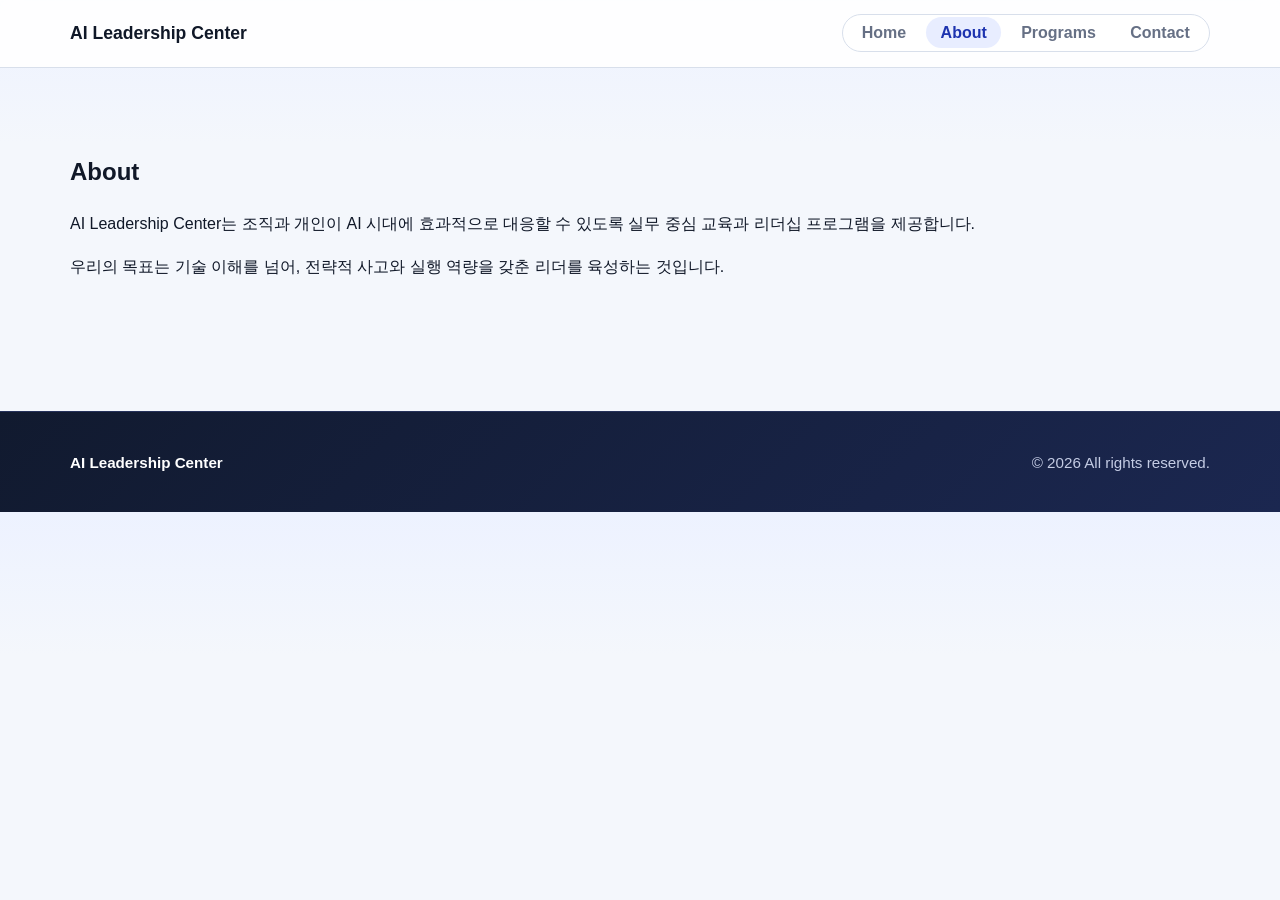
==== about.html @ 2c6bb5c0 "Fix cross-page navigation links and robust active menu detection" ====
<!DOCTYPE html>
<html lang="ko">
  <head>
    <meta charset="UTF-8" />
    <meta name="viewport" content="width=device-width, initial-scale=1.0" />
    <title>AI Leadership Center | About</title>
    <link rel="stylesheet" href="styles.css" />
  </head>
  <body data-page="about">
    <header class="site-header">
      <div class="container">
        <h1 class="logo">AI Leadership Center</h1>
        <nav aria-label="주요 메뉴">
          <ul class="nav-links">
            <li><a href="./index.html" data-nav="home">Home</a></li>
            <li><a href="./about.html" data-nav="about">About</a></li>
            <li><a href="./programs.html" data-nav="programs">Programs</a></li>
            <li><a href="./contact.html" data-nav="contact">Contact</a></li>
          </ul>
        </nav>
      </div>
    </header>

    <main class="container page-content">
      <h2>About</h2>
      <p>
        AI Leadership Center는 조직과 개인이 AI 시대에 효과적으로 대응할 수 있도록
        실무 중심 교육과 리더십 프로그램을 제공합니다.
      </p>
      <p>
        우리의 목표는 기술 이해를 넘어, 전략적 사고와 실행 역량을 갖춘 리더를
        육성하는 것입니다.
      </p>
    </main>

    <footer class="site-footer">
      <div class="container footer-content">
        <p class="footer-brand">AI Leadership Center</p>
        <p>© <span id="year"></span> All rights reserved.</p>
      </div>
    </footer>

    <script src="script.js"></script>
  </body>
</html>
---- styles.css ----
:root {
  --bg: #f4f7fc;
  --surface: #ffffff;
  --text: #101828;
  --primary: #2643e9;
  --primary-dark: #1d33af;
  --muted: #667085;
  --line: #d8dfeb;
}

* { box-sizing: border-box; }

body {
  margin: 0;
  font-family: "Pretendard", "Noto Sans KR", -apple-system, BlinkMacSystemFont, "Segoe UI", sans-serif;
  color: var(--text);
  background: linear-gradient(180deg, #edf2ff 0%, var(--bg) 28%);
  line-height: 1.65;
}

.container { width: min(1140px, 92%); margin: 0 auto; }

.site-header {
  position: sticky; top: 0; z-index: 10;
  background: rgba(255, 255, 255, 0.9);
  backdrop-filter: blur(10px);
  border-bottom: 1px solid var(--line);
}
.site-header .container {
  display: flex; align-items: center; justify-content: space-between;
  gap: 1rem; padding: 0.9rem 0;
}
.logo { margin: 0; font-size: 1.1rem; font-weight: 800; }

.nav-links {
  list-style: none; display: flex; gap: 0.35rem;
  padding: 0.3rem; margin: 0; border: 1px solid var(--line);
  border-radius: 999px; background: var(--surface);
}
.nav-links a {
  text-decoration: none; color: var(--muted); font-weight: 600;
  padding: 0.45rem 0.9rem; border-radius: 999px;
}
.nav-links a.active, .nav-links a:hover { background: #e8edff; color: var(--primary-dark); }

.hero { padding: 6.5rem 0 4rem; }
.hero-layout {
  display: grid; grid-template-columns: 1.1fr 0.9fr; gap: 1.2rem;
  align-items: center;
}
.eyebrow { color: var(--primary); font-weight: 700; margin-bottom: 0.5rem; }
.hero-content h2 {
  margin: 0; font-size: clamp(2.1rem, 4.6vw, 3.5rem);
  line-height: 1.15; letter-spacing: -0.01em;
}
.hero-content p { margin-top: 1rem; color: #344054; font-size: 1.05rem; }
.hero-actions { display: flex; gap: 0.75rem; flex-wrap: wrap; margin-top: 1.4rem; }
.hero-image {
  min-height: 360px; border-radius: 1.1rem;
  background:
    linear-gradient(140deg, rgba(22, 38, 120, 0.45), rgba(39, 66, 216, 0.35)),
    url('https://images.unsplash.com/photo-1516321318423-f06f85e504b3?auto=format&fit=crop&w=1200&q=80') center/cover no-repeat;
  box-shadow: 0 18px 36px rgba(16, 24, 40, 0.2);
}

.button {
  display: inline-block; background: var(--primary); color: #fff;
  text-decoration: none; padding: 0.78rem 1.18rem; border-radius: 0.68rem;
  font-weight: 600; border: 0; cursor: pointer;
  box-shadow: 0 10px 24px rgba(38, 67, 233, 0.26);
}
.button:hover { background: var(--primary-dark); }
.button.secondary {
  background: #fff; color: var(--primary-dark);
  border: 1px solid #cad4ff; box-shadow: none;
}

.section { padding: 2.3rem 0; }
.section-alt {
  background: #eef2fb; border-top: 1px solid #dde4f3; border-bottom: 1px solid #dde4f3;
}
.section-heading h3 { margin: 0; font-size: clamp(1.4rem, 2.8vw, 2rem); }
.page-content { padding: 4rem 0 5rem; }

.program-grid, .faculty-grid {
  display: grid; grid-template-columns: repeat(auto-fit, minmax(230px, 1fr));
  gap: 1rem; margin-top: 1.2rem;
}
.program-card, .faculty-card {
  background: var(--surface); border: 1px solid var(--line); padding: 1.2rem;
  border-radius: 1rem; box-shadow: 0 8px 26px rgba(16, 24, 40, 0.06);
}
.program-card h4, .faculty-card h4 { margin: 0.2rem 0 0; }
.program-card p, .faculty-card p { margin: 0.55rem 0 0; color: #475467; }
.tag {
  display: inline-block; font-size: 0.78rem; font-weight: 700;
  color: #2742d8; background: #e8edff; padding: 0.25rem 0.5rem; border-radius: 999px;
}
.avatar {
  width: 42px; height: 42px; border-radius: 50%; display: grid; place-items: center;
  background: linear-gradient(135deg, #2d4dea, #5870f6); color: #fff; font-weight: 700;
}
.meta { font-size: 0.92rem; color: #2c4de0; font-weight: 600; }

.audience-grid {
  margin-top: 1.2rem;
  display: grid; grid-template-columns: repeat(auto-fit, minmax(210px, 1fr)); gap: 0.8rem;
}
.audience-item {
  background: #fff; border: 1px solid var(--line); border-radius: 0.8rem;
  padding: 0.95rem 1rem; font-weight: 600;
}

.inquiry-form {
  margin-top: 1.2rem;
  background: #fff; border: 1px solid var(--line); border-radius: 1rem;
  padding: 1.2rem; display: grid; gap: 0.85rem;
  grid-template-columns: repeat(2, minmax(0, 1fr));
}
.inquiry-form label {
  display: grid; gap: 0.4rem; font-weight: 600; color: #344054;
}
.inquiry-form input, .inquiry-form select, .inquiry-form textarea {
  width: 100%; border: 1px solid #cfd8ea; border-radius: 0.6rem;
  padding: 0.68rem 0.75rem; font: inherit;
}
.inquiry-form .full { grid-column: 1 / -1; }
.inquiry-form button { width: fit-content; }

.contact-list { padding-left: 1.2rem; }
.site-footer {
  margin-top: 2.2rem; background: linear-gradient(135deg, #111a2f, #1b2750);
  color: #c4cce4; border-top: 1px solid #25315a;
}
.footer-content {
  display: flex; justify-content: space-between; gap: 1rem; align-items: center;
  padding: 1.4rem 0; font-size: 0.95rem;
}
.footer-brand { margin: 0; font-weight: 700; color: #fff; }

@media (max-width: 960px) {
  .hero-layout { grid-template-columns: 1fr; }
  .hero-image { min-height: 280px; }
}

@media (max-width: 760px) {
  .site-header .container, .footer-content { flex-direction: column; align-items: flex-start; }
  .inquiry-form { grid-template-columns: 1fr; }
}
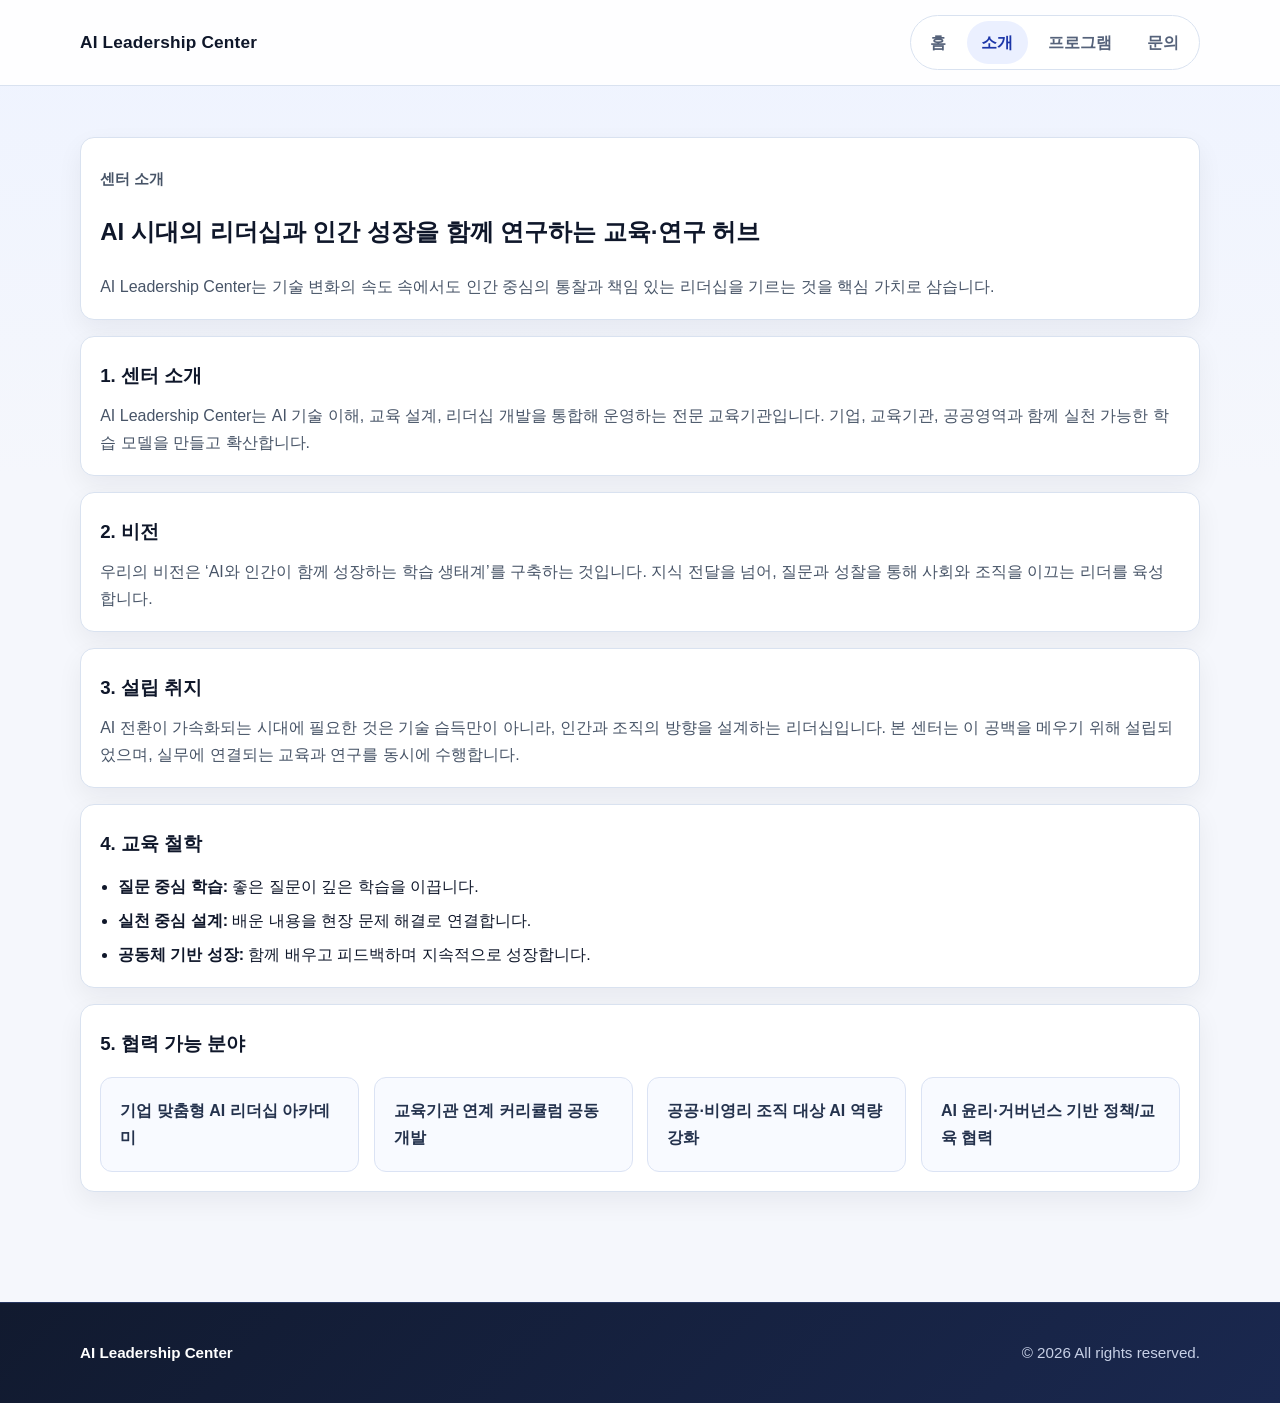
==== commit 5ab5b5b1: "Fix static navigation href format across all pages" ====
--- a/about.html
+++ b/about.html
@@ -12,25 +12,69 @@
         <h1 class="logo">AI Leadership Center</h1>
         <nav aria-label="주요 메뉴">
           <ul class="nav-links">
-            <li><a href="./index.html" data-nav="home">Home</a></li>
-            <li><a href="./about.html" data-nav="about">About</a></li>
-            <li><a href="./programs.html" data-nav="programs">Programs</a></li>
-            <li><a href="./contact.html" data-nav="contact">Contact</a></li>
+            <li><a href="index.html" data-nav="home">홈</a></li>
+            <li><a href="about.html" data-nav="about">소개</a></li>
+            <li><a href="programs.html" data-nav="programs">프로그램</a></li>
+            <li><a href="contact.html" data-nav="contact">문의</a></li>
           </ul>
         </nav>
       </div>
     </header>
 
-    <main class="container page-content">
-      <h2>About</h2>
-      <p>
-        AI Leadership Center는 조직과 개인이 AI 시대에 효과적으로 대응할 수 있도록
-        실무 중심 교육과 리더십 프로그램을 제공합니다.
-      </p>
-      <p>
-        우리의 목표는 기술 이해를 넘어, 전략적 사고와 실행 역량을 갖춘 리더를
-        육성하는 것입니다.
-      </p>
+    <main class="container page-content about-page">
+      <section class="about-hero">
+        <p class="eyebrow">센터 소개</p>
+        <h2>AI 시대의 리더십과 인간 성장을 함께 연구하는 교육·연구 허브</h2>
+        <p>
+          AI Leadership Center는 기술 변화의 속도 속에서도 인간 중심의 통찰과 책임 있는
+          리더십을 기르는 것을 핵심 가치로 삼습니다.
+        </p>
+      </section>
+
+      <section class="about-block">
+        <h3>1. 센터 소개</h3>
+        <p>
+          AI Leadership Center는 AI 기술 이해, 교육 설계, 리더십 개발을 통합해 운영하는
+          전문 교육기관입니다. 기업, 교육기관, 공공영역과 함께 실천 가능한 학습 모델을
+          만들고 확산합니다.
+        </p>
+      </section>
+
+      <section class="about-block">
+        <h3>2. 비전</h3>
+        <p>
+          우리의 비전은 ‘AI와 인간이 함께 성장하는 학습 생태계’를 구축하는 것입니다.
+          지식 전달을 넘어, 질문과 성찰을 통해 사회와 조직을 이끄는 리더를 육성합니다.
+        </p>
+      </section>
+
+      <section class="about-block">
+        <h3>3. 설립 취지</h3>
+        <p>
+          AI 전환이 가속화되는 시대에 필요한 것은 기술 습득만이 아니라, 인간과 조직의
+          방향을 설계하는 리더십입니다. 본 센터는 이 공백을 메우기 위해 설립되었으며,
+          실무에 연결되는 교육과 연구를 동시에 수행합니다.
+        </p>
+      </section>
+
+      <section class="about-block">
+        <h3>4. 교육 철학</h3>
+        <ul class="about-list">
+          <li><strong>질문 중심 학습:</strong> 좋은 질문이 깊은 학습을 이끕니다.</li>
+          <li><strong>실천 중심 설계:</strong> 배운 내용을 현장 문제 해결로 연결합니다.</li>
+          <li><strong>공동체 기반 성장:</strong> 함께 배우고 피드백하며 지속적으로 성장합니다.</li>
+        </ul>
+      </section>
+
+      <section class="about-block">
+        <h3>5. 협력 가능 분야</h3>
+        <div class="about-grid">
+          <article class="about-card">기업 맞춤형 AI 리더십 아카데미</article>
+          <article class="about-card">교육기관 연계 커리큘럼 공동 개발</article>
+          <article class="about-card">공공·비영리 조직 대상 AI 역량 강화</article>
+          <article class="about-card">AI 윤리·거버넌스 기반 정책/교육 협력</article>
+        </div>
+      </section>
     </main>
 
     <footer class="site-footer">
--- a/styles.css
+++ b/styles.css
@@ -1,149 +1,547 @@
 :root {
-  --bg: #f4f7fc;
+  --bg: #f5f7fc;
   --surface: #ffffff;
-  --text: #101828;
-  --primary: #2643e9;
-  --primary-dark: #1d33af;
-  --muted: #667085;
-  --line: #d8dfeb;
-}
-
-* { box-sizing: border-box; }
-
+  --surface-soft: #f8faff;
+  --text: #0f172a;
+  --muted: #55627a;
+  --primary: #2346d8;
+  --primary-dark: #1b35a8;
+  --line: #d9e2f0;
+  --radius: 14px;
+  --shadow: 0 10px 26px rgba(15, 23, 42, 0.06);
+}
+
+* {
+  box-sizing: border-box;
+}
+
+html,
 body {
-  margin: 0;
-  font-family: "Pretendard", "Noto Sans KR", -apple-system, BlinkMacSystemFont, "Segoe UI", sans-serif;
+  overflow-x: hidden;
+}
+
+body {
+  margin: 0;
+  font-family: "Pretendard", "Noto Sans KR", -apple-system, BlinkMacSystemFont,
+    "Segoe UI", sans-serif;
   color: var(--text);
-  background: linear-gradient(180deg, #edf2ff 0%, var(--bg) 28%);
-  line-height: 1.65;
-}
-
-.container { width: min(1140px, 92%); margin: 0 auto; }
+  background: linear-gradient(180deg, #eef3ff 0%, var(--bg) 34%);
+  line-height: 1.7;
+}
+
+img,
+video,
+iframe {
+  max-width: 100%;
+}
+
+.container {
+  width: min(1120px, 92%);
+  margin: 0 auto;
+}
 
 .site-header {
-  position: sticky; top: 0; z-index: 10;
+  position: sticky;
+  top: 0;
+  z-index: 20;
   background: rgba(255, 255, 255, 0.9);
   backdrop-filter: blur(10px);
   border-bottom: 1px solid var(--line);
 }
+
 .site-header .container {
-  display: flex; align-items: center; justify-content: space-between;
-  gap: 1rem; padding: 0.9rem 0;
-}
-.logo { margin: 0; font-size: 1.1rem; font-weight: 800; }
+  display: flex;
+  align-items: center;
+  justify-content: space-between;
+  gap: 1rem;
+  padding: 0.95rem 0;
+}
+
+.logo {
+  margin: 0;
+  font-size: 1.08rem;
+  font-weight: 800;
+  letter-spacing: 0.01em;
+}
 
 .nav-links {
-  list-style: none; display: flex; gap: 0.35rem;
-  padding: 0.3rem; margin: 0; border: 1px solid var(--line);
-  border-radius: 999px; background: var(--surface);
-}
+  list-style: none;
+  display: flex;
+  flex-wrap: wrap;
+  gap: 0.35rem;
+  margin: 0;
+  padding: 0.3rem;
+  border: 1px solid var(--line);
+  border-radius: 999px;
+  background: var(--surface);
+}
+
 .nav-links a {
-  text-decoration: none; color: var(--muted); font-weight: 600;
-  padding: 0.45rem 0.9rem; border-radius: 999px;
-}
-.nav-links a.active, .nav-links a:hover { background: #e8edff; color: var(--primary-dark); }
-
-.hero { padding: 6.5rem 0 4rem; }
+  display: inline-block;
+  text-decoration: none;
+  color: var(--muted);
+  font-weight: 600;
+  border-radius: 999px;
+  padding: 0.5rem 0.92rem;
+}
+
+.nav-links a.active,
+.nav-links a:hover {
+  background: #ebf0ff;
+  color: var(--primary-dark);
+}
+
+.hero {
+  padding: 5.4rem 0 3.6rem;
+}
+
 .hero-layout {
-  display: grid; grid-template-columns: 1.1fr 0.9fr; gap: 1.2rem;
+  display: grid;
+  grid-template-columns: 1.1fr 0.9fr;
+  gap: 1.2rem;
   align-items: center;
 }
-.eyebrow { color: var(--primary); font-weight: 700; margin-bottom: 0.5rem; }
+
+.eyebrow {
+  margin: 0 0 0.45rem;
+  color: var(--primary);
+  font-weight: 700;
+  font-size: 0.92rem;
+}
+
 .hero-content h2 {
-  margin: 0; font-size: clamp(2.1rem, 4.6vw, 3.5rem);
-  line-height: 1.15; letter-spacing: -0.01em;
-}
-.hero-content p { margin-top: 1rem; color: #344054; font-size: 1.05rem; }
-.hero-actions { display: flex; gap: 0.75rem; flex-wrap: wrap; margin-top: 1.4rem; }
+  margin: 0;
+  font-size: clamp(2rem, 4.8vw, 3.3rem);
+  line-height: 1.17;
+  letter-spacing: -0.01em;
+}
+
+.hero-content p {
+  margin-top: 0.95rem;
+  color: #334155;
+  font-size: 1.05rem;
+}
+
 .hero-image {
-  min-height: 360px; border-radius: 1.1rem;
+  min-height: 340px;
+  border-radius: var(--radius);
   background:
-    linear-gradient(140deg, rgba(22, 38, 120, 0.45), rgba(39, 66, 216, 0.35)),
-    url('https://images.unsplash.com/photo-1516321318423-f06f85e504b3?auto=format&fit=crop&w=1200&q=80') center/cover no-repeat;
-  box-shadow: 0 18px 36px rgba(16, 24, 40, 0.2);
+    linear-gradient(140deg, rgba(18, 35, 117, 0.45), rgba(35, 70, 216, 0.35)),
+    url("https://images.unsplash.com/photo-1516321318423-f06f85e504b3?auto=format&fit=crop&w=1200&q=80")
+      center / cover no-repeat;
+  box-shadow: var(--shadow);
+}
+
+.hero-actions,
+.cta-actions {
+  display: flex;
+  flex-wrap: wrap;
+  gap: 0.7rem;
+  margin-top: 1.35rem;
 }
 
 .button {
-  display: inline-block; background: var(--primary); color: #fff;
-  text-decoration: none; padding: 0.78rem 1.18rem; border-radius: 0.68rem;
-  font-weight: 600; border: 0; cursor: pointer;
-  box-shadow: 0 10px 24px rgba(38, 67, 233, 0.26);
-}
-.button:hover { background: var(--primary-dark); }
+  display: inline-flex;
+  align-items: center;
+  justify-content: center;
+  min-height: 44px;
+  text-decoration: none;
+  border: 0;
+  cursor: pointer;
+  background: var(--primary);
+  color: #fff;
+  font-weight: 700;
+  font-size: 0.95rem;
+  border-radius: 10px;
+  padding: 0.75rem 1.08rem;
+}
+
+.button:hover {
+  background: var(--primary-dark);
+}
+
 .button.secondary {
-  background: #fff; color: var(--primary-dark);
-  border: 1px solid #cad4ff; box-shadow: none;
-}
-
-.section { padding: 2.3rem 0; }
-.section-alt {
-  background: #eef2fb; border-top: 1px solid #dde4f3; border-bottom: 1px solid #dde4f3;
-}
-.section-heading h3 { margin: 0; font-size: clamp(1.4rem, 2.8vw, 2rem); }
-.page-content { padding: 4rem 0 5rem; }
-
-.program-grid, .faculty-grid {
-  display: grid; grid-template-columns: repeat(auto-fit, minmax(230px, 1fr));
-  gap: 1rem; margin-top: 1.2rem;
-}
-.program-card, .faculty-card {
-  background: var(--surface); border: 1px solid var(--line); padding: 1.2rem;
-  border-radius: 1rem; box-shadow: 0 8px 26px rgba(16, 24, 40, 0.06);
-}
-.program-card h4, .faculty-card h4 { margin: 0.2rem 0 0; }
-.program-card p, .faculty-card p { margin: 0.55rem 0 0; color: #475467; }
+  background: #fff;
+  color: var(--primary-dark);
+  border: 1px solid #cad6ff;
+}
+
+.section {
+  padding: 2.5rem 0;
+}
+
+.section-alt,
+.vision-reflection {
+  background: linear-gradient(180deg, #eef2fb, #e9eef9);
+  border-top: 1px solid var(--line);
+  border-bottom: 1px solid var(--line);
+}
+
+.section-heading h3 {
+  margin: 0;
+  font-size: clamp(1.45rem, 2.6vw, 1.95rem);
+}
+
+.page-content {
+  padding: 3.2rem 0 4.8rem;
+}
+
+.card,
+.program-card,
+.faculty-card,
+.flow-card,
+.about-hero,
+.about-block,
+.programs-hero,
+.program-detail-card,
+.contact-hero,
+.contact-info-panel,
+.contact-card,
+.vision-panel {
+  background: var(--surface);
+  border: 1px solid var(--line);
+  border-radius: var(--radius);
+  box-shadow: var(--shadow);
+}
+
+.program-grid,
+.faculty-grid,
+.mission-grid,
+.about-grid,
+.contact-grid {
+  margin-top: 1.1rem;
+  display: grid;
+  grid-template-columns: repeat(auto-fit, minmax(220px, 1fr));
+  gap: 0.9rem;
+}
+
+.program-card,
+.faculty-card,
+.about-card,
+.audience-item,
+.flow-card,
+.about-hero,
+.about-block,
+.programs-hero,
+.program-detail-card,
+.contact-hero,
+.contact-info-panel,
+.contact-card,
+.vision-panel {
+  padding: 1.2rem;
+}
+
+.program-card,
+.faculty-card {
+  display: flex;
+  flex-direction: column;
+}
+
+.program-card h4,
+.faculty-card h4,
+.flow-card h4,
+.about-block h3,
+.program-detail-card h3,
+.contact-card h3 {
+  margin: 0.22rem 0 0;
+}
+
+.program-card p,
+.faculty-card p,
+.flow-card p,
+.about-hero p,
+.about-block p,
+.programs-hero p,
+.contact-hero p,
+.contact-card p,
+.contact-note,
+.program-detail-grid dd,
+.vision-panel p {
+  margin: 0.62rem 0 0;
+  color: #475467;
+}
+
 .tag {
-  display: inline-block; font-size: 0.78rem; font-weight: 700;
-  color: #2742d8; background: #e8edff; padding: 0.25rem 0.5rem; border-radius: 999px;
-}
+  display: inline-block;
+  width: fit-content;
+  font-size: 0.76rem;
+  font-weight: 700;
+  color: var(--primary-dark);
+  background: #e9efff;
+  padding: 0.24rem 0.54rem;
+  border-radius: 999px;
+}
+
 .avatar {
-  width: 42px; height: 42px; border-radius: 50%; display: grid; place-items: center;
-  background: linear-gradient(135deg, #2d4dea, #5870f6); color: #fff; font-weight: 700;
-}
-.meta { font-size: 0.92rem; color: #2c4de0; font-weight: 600; }
-
-.audience-grid {
-  margin-top: 1.2rem;
-  display: grid; grid-template-columns: repeat(auto-fit, minmax(210px, 1fr)); gap: 0.8rem;
-}
-.audience-item {
-  background: #fff; border: 1px solid var(--line); border-radius: 0.8rem;
-  padding: 0.95rem 1rem; font-weight: 600;
-}
-
-.inquiry-form {
-  margin-top: 1.2rem;
-  background: #fff; border: 1px solid var(--line); border-radius: 1rem;
-  padding: 1.2rem; display: grid; gap: 0.85rem;
-  grid-template-columns: repeat(2, minmax(0, 1fr));
-}
-.inquiry-form label {
-  display: grid; gap: 0.4rem; font-weight: 600; color: #344054;
-}
-.inquiry-form input, .inquiry-form select, .inquiry-form textarea {
-  width: 100%; border: 1px solid #cfd8ea; border-radius: 0.6rem;
-  padding: 0.68rem 0.75rem; font: inherit;
-}
-.inquiry-form .full { grid-column: 1 / -1; }
-.inquiry-form button { width: fit-content; }
-
-.contact-list { padding-left: 1.2rem; }
+  width: 42px;
+  height: 42px;
+  border-radius: 50%;
+  display: grid;
+  place-items: center;
+  color: #fff;
+  font-weight: 700;
+  background: linear-gradient(135deg, #2d4dea, #6078f8);
+}
+
+.meta {
+  font-size: 0.92rem;
+  color: var(--primary-dark);
+  font-weight: 600;
+}
+
+.card-link {
+  margin-top: 0.9rem;
+  width: fit-content;
+  text-decoration: none;
+  font-weight: 700;
+  color: var(--primary-dark);
+  border: 1px solid #cad6ff;
+  background: #edf2ff;
+  border-radius: 9px;
+  padding: 0.5rem 0.8rem;
+}
+
+.card-link:hover {
+  background: #e2eaff;
+}
+
+.audience-grid,
+.method-grid {
+  margin-top: 1.1rem;
+  display: grid;
+  grid-template-columns: repeat(auto-fit, minmax(210px, 1fr));
+  gap: 0.8rem;
+}
+
+.audience-item,
+.about-card {
+  background: var(--surface-soft);
+  border: 1px solid #dbe3f4;
+  border-radius: 12px;
+  font-weight: 600;
+  color: #24324d;
+}
+
+.study-flow {
+  margin-top: 1.1rem;
+  display: grid;
+  grid-template-columns: repeat(4, minmax(0, 1fr));
+  gap: 0.85rem;
+}
+
+.flow-card {
+  position: relative;
+}
+
+.flow-card:not(:last-child)::after {
+  content: "→";
+  position: absolute;
+  right: -0.6rem;
+  top: 50%;
+  transform: translateY(-50%);
+  color: #9aa7c2;
+  font-weight: 700;
+}
+
+.flow-step {
+  margin: 0;
+  font-size: 0.76rem;
+  font-weight: 700;
+  color: var(--primary-dark);
+}
+
+.quiet-panel {
+  max-width: 760px;
+  background: linear-gradient(180deg, #fff, #f8faff);
+}
+
+.quiet-panel p {
+  margin: 0;
+  font-size: 1.02rem;
+  line-height: 1.84;
+  color: #334155;
+}
+
+.quiet-panel .divider-space {
+  margin-top: 0.85rem;
+}
+
+.cta-strip {
+  background: linear-gradient(135deg, #1c2f7f, #2742d8);
+  color: #fff;
+  border-radius: var(--radius);
+  padding: 1.35rem;
+  display: flex;
+  justify-content: space-between;
+  align-items: center;
+  gap: 1rem;
+}
+
+.cta-strip .eyebrow {
+  color: #c8d4ff;
+}
+
+.cta-strip h3 {
+  margin: 0;
+  font-size: clamp(1.25rem, 2.2vw, 1.6rem);
+}
+
+.cta-strip .button {
+  background: #fff;
+  color: var(--primary-dark);
+  box-shadow: none;
+}
+
+.cta-strip .button.secondary {
+  color: #fff;
+  background: transparent;
+  border: 1px solid rgba(255, 255, 255, 0.58);
+}
+
+.cta-strip .button.secondary:hover {
+  background: rgba(255, 255, 255, 0.12);
+}
+
+.about-page,
+.programs-page,
+.contact-page {
+  display: grid;
+  gap: 1rem;
+}
+
+.about-list,
+.contact-list {
+  margin: 0.8rem 0 0;
+  padding-left: 1.1rem;
+}
+
+.about-list li + li,
+.contact-list li + li {
+  margin-top: 0.42rem;
+}
+
+.program-detail-grid {
+  margin: 0.9rem 0 1.05rem;
+  display: grid;
+  grid-template-columns: 140px 1fr;
+  gap: 0.52rem 1rem;
+}
+
+.program-detail-grid dt {
+  color: #24324d;
+  font-weight: 700;
+}
+
+.program-detail-grid dd {
+  margin: 0;
+}
+
+.contact-note {
+  font-size: 0.95rem;
+}
+
 .site-footer {
-  margin-top: 2.2rem; background: linear-gradient(135deg, #111a2f, #1b2750);
-  color: #c4cce4; border-top: 1px solid #25315a;
-}
+  margin-top: 2.1rem;
+  background: linear-gradient(135deg, #111a2f, #1a284f);
+  color: #c7d0e6;
+  border-top: 1px solid #25355f;
+}
+
 .footer-content {
-  display: flex; justify-content: space-between; gap: 1rem; align-items: center;
-  padding: 1.4rem 0; font-size: 0.95rem;
-}
-.footer-brand { margin: 0; font-weight: 700; color: #fff; }
-
-@media (max-width: 960px) {
-  .hero-layout { grid-template-columns: 1fr; }
-  .hero-image { min-height: 280px; }
+  display: flex;
+  justify-content: space-between;
+  align-items: center;
+  gap: 1rem;
+  padding: 1.35rem 0;
+  font-size: 0.95rem;
+}
+
+.footer-brand {
+  margin: 0;
+  color: #fff;
+  font-weight: 700;
+}
+
+@media (max-width: 1020px) {
+  .hero-layout {
+    grid-template-columns: 1fr;
+  }
+
+  .hero-image {
+    min-height: 280px;
+  }
+
+  .study-flow {
+    grid-template-columns: repeat(2, minmax(0, 1fr));
+  }
+
+  .flow-card:not(:last-child)::after {
+    content: "";
+  }
 }
 
 @media (max-width: 760px) {
-  .site-header .container, .footer-content { flex-direction: column; align-items: flex-start; }
-  .inquiry-form { grid-template-columns: 1fr; }
-}
+  .site-header .container,
+  .footer-content,
+  .cta-strip {
+    flex-direction: column;
+    align-items: flex-start;
+  }
+
+  .nav-links {
+    width: 100%;
+    border-radius: 12px;
+    display: grid;
+    grid-template-columns: repeat(2, minmax(0, 1fr));
+    gap: 0.35rem;
+  }
+
+  .nav-links a {
+    text-align: center;
+    padding: 0.6rem 0.8rem;
+  }
+
+  .hero {
+    padding: 4.4rem 0 3rem;
+  }
+
+  .hero-content h2 {
+    font-size: clamp(1.65rem, 8vw, 2.15rem);
+    line-height: 1.25;
+  }
+
+  .hero-content p {
+    font-size: 1rem;
+  }
+
+  .hero-actions,
+  .cta-actions {
+    width: 100%;
+  }
+
+  .hero-actions .button,
+  .cta-actions .button {
+    flex: 1 1 100%;
+    width: 100%;
+  }
+
+  .program-grid,
+  .faculty-grid,
+  .mission-grid,
+  .about-grid,
+  .contact-grid,
+  .audience-grid,
+  .method-grid,
+  .study-flow {
+    grid-template-columns: 1fr;
+  }
+
+  .program-detail-grid {
+    grid-template-columns: 1fr;
+    gap: 0.22rem;
+  }
+
+  .program-detail-grid dd {
+    margin-bottom: 0.45rem;
+  }
+}
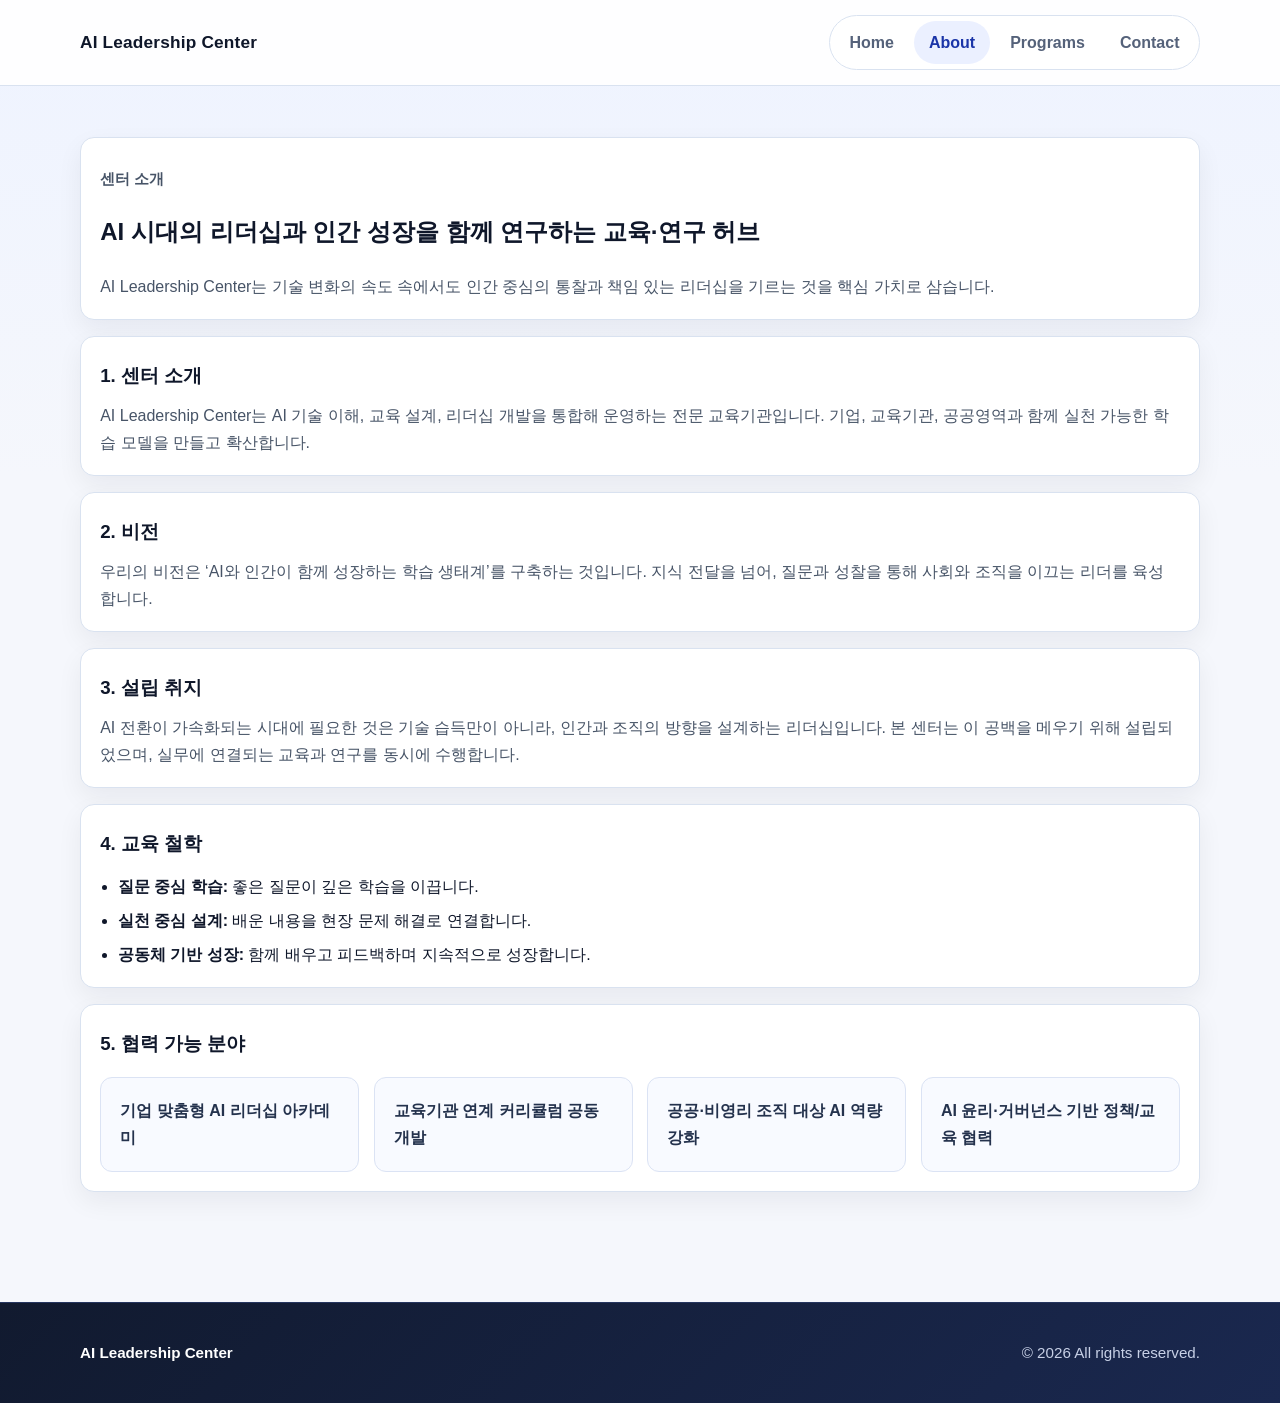
==== commit ca20fff0: "Resolve nav conflicts for static HTML deployment" ====
--- a/about.html
+++ b/about.html
@@ -12,10 +12,10 @@
         <h1 class="logo">AI Leadership Center</h1>
         <nav aria-label="주요 메뉴">
           <ul class="nav-links">
-            <li><a href="index.html" data-nav="home">홈</a></li>
-            <li><a href="about.html" data-nav="about">소개</a></li>
-            <li><a href="programs.html" data-nav="programs">프로그램</a></li>
-            <li><a href="contact.html" data-nav="contact">문의</a></li>
+            <li><a href="index.html">Home</a></li>
+            <li><a href="about.html">About</a></li>
+            <li><a href="programs.html">Programs</a></li>
+            <li><a href="contact.html">Contact</a></li>
           </ul>
         </nav>
       </div>
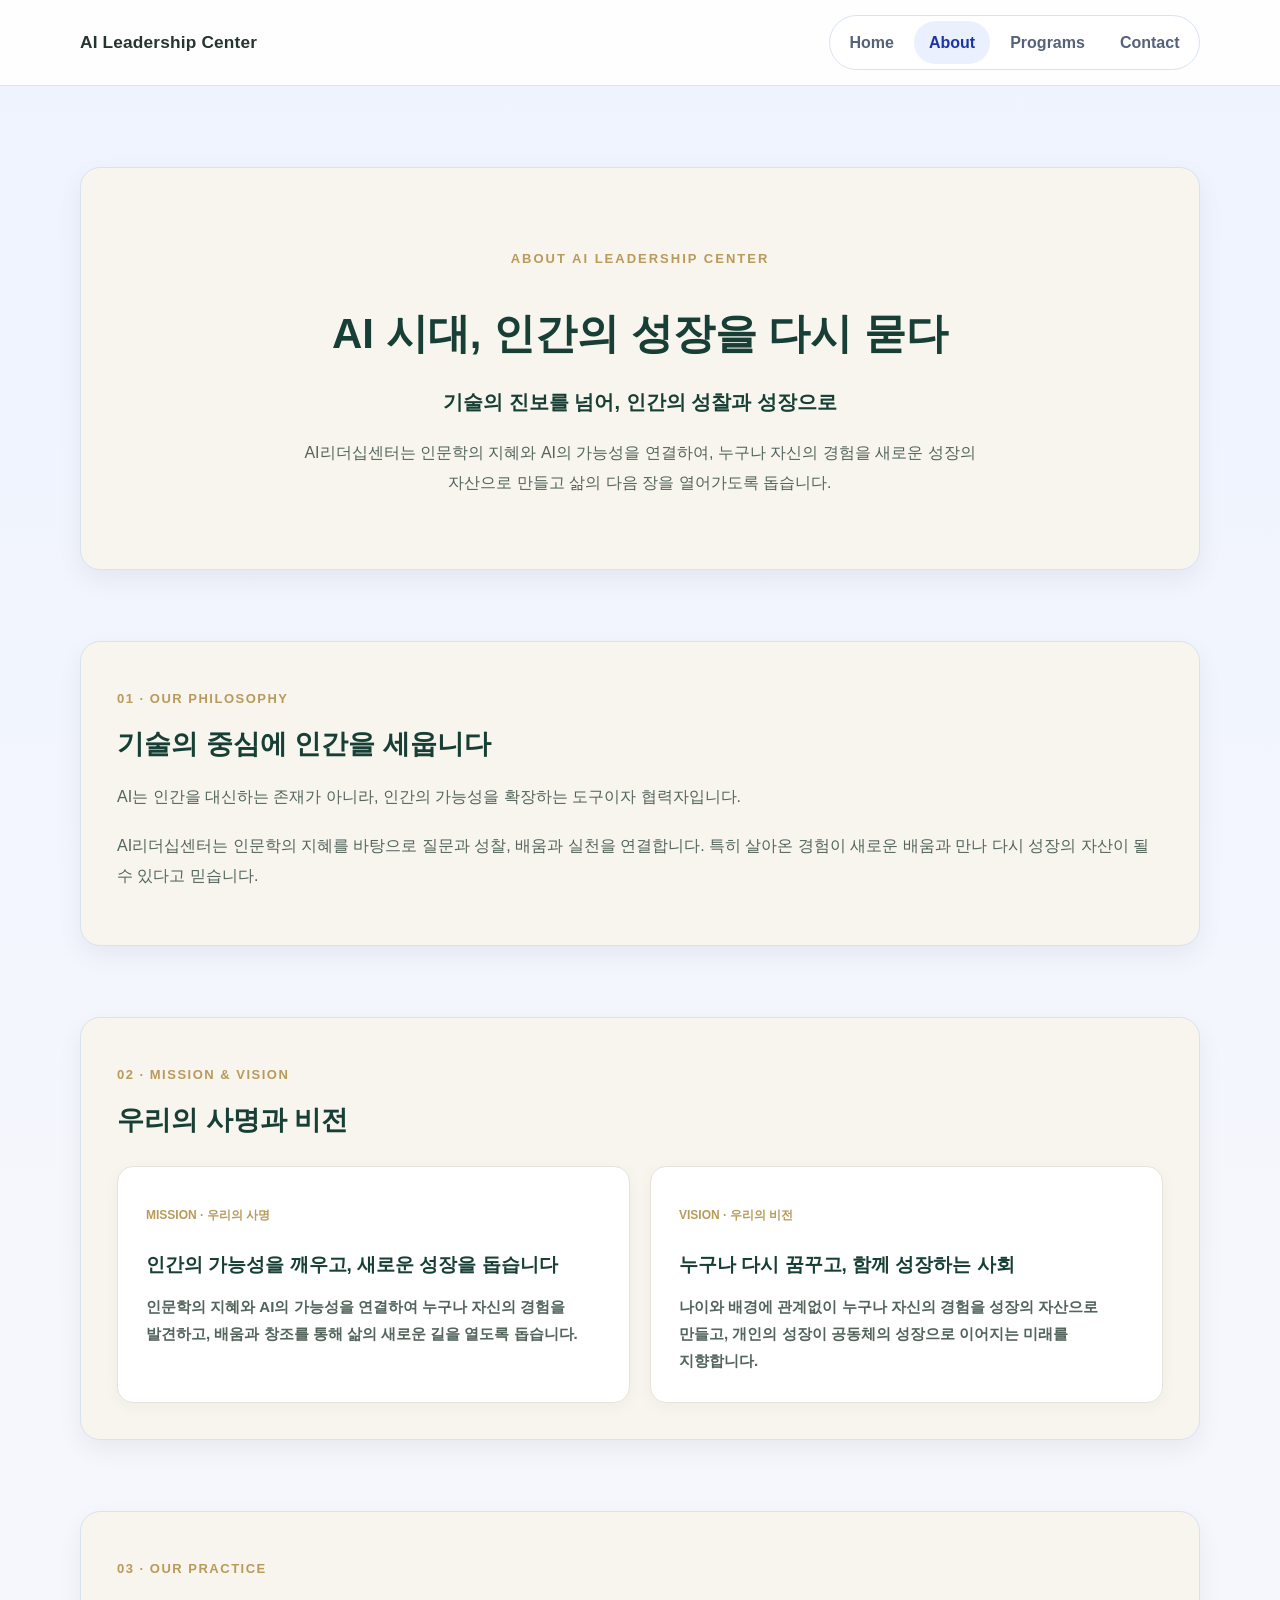
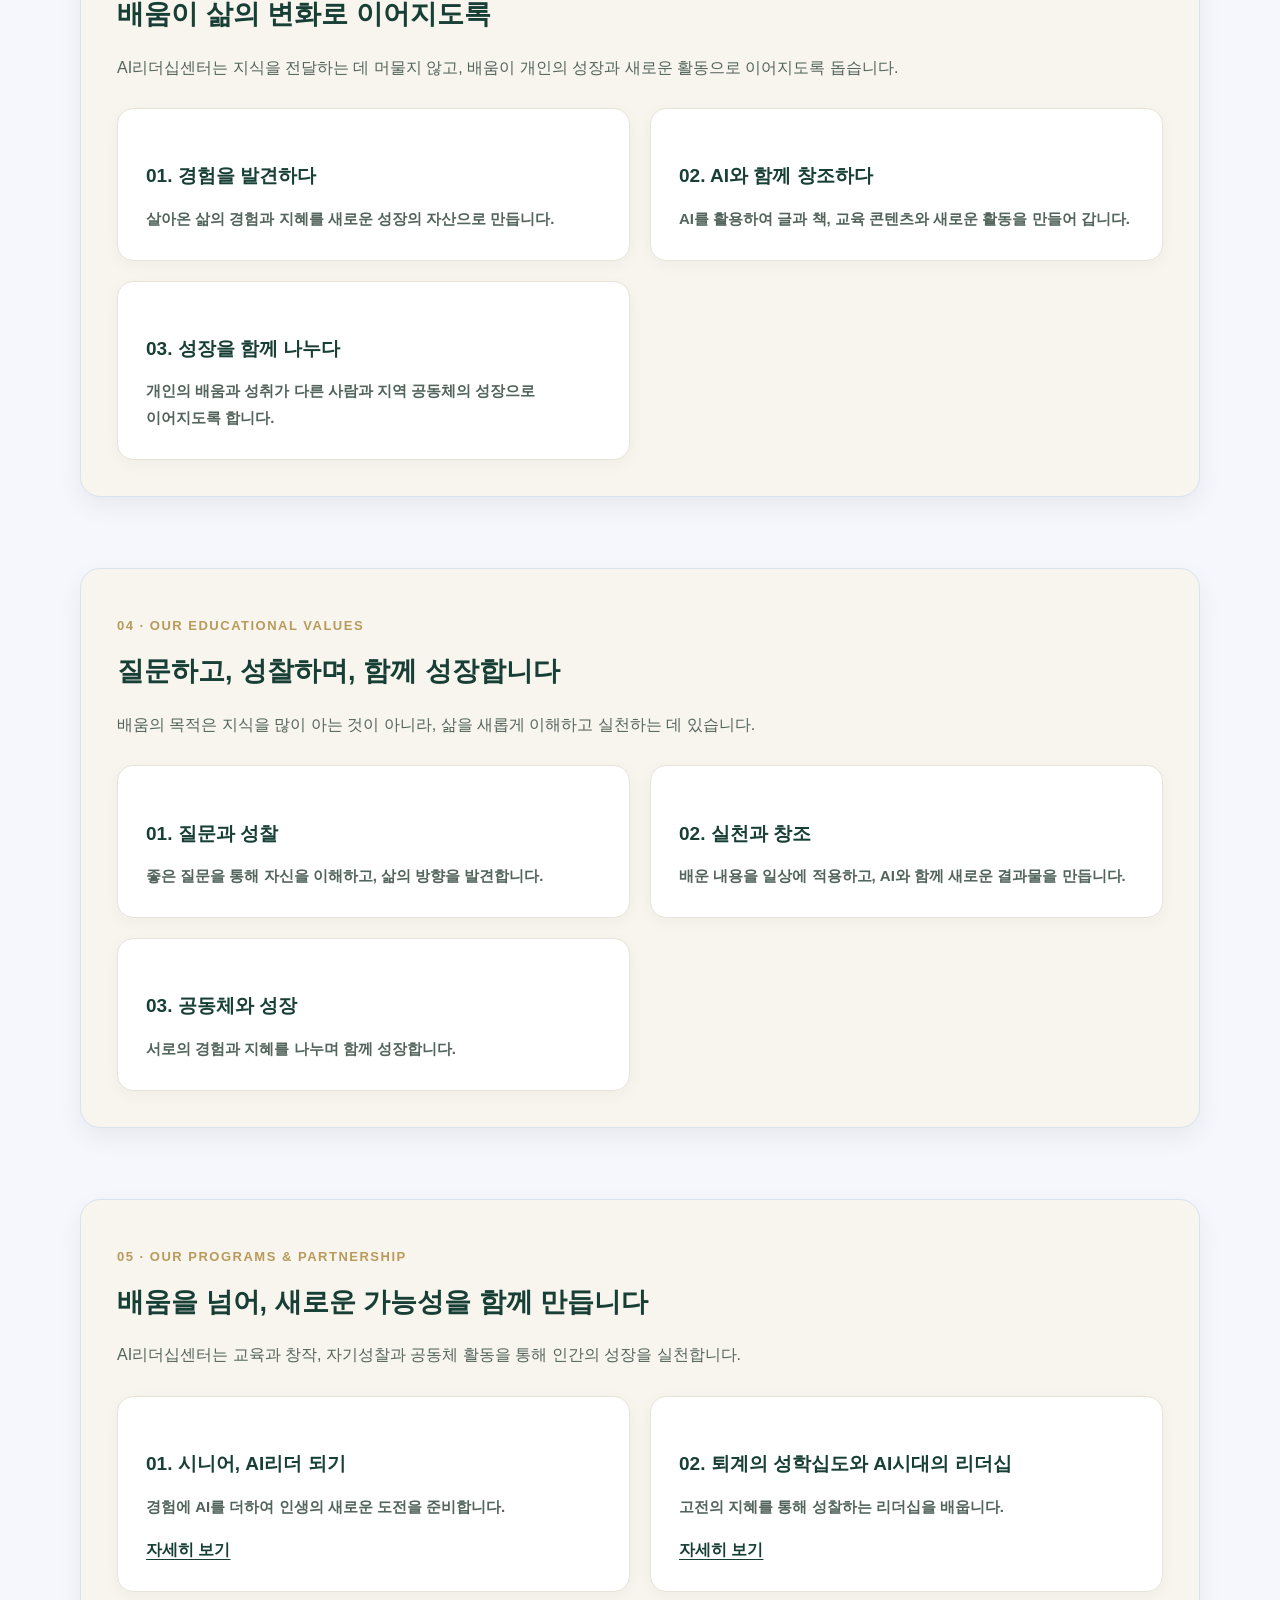
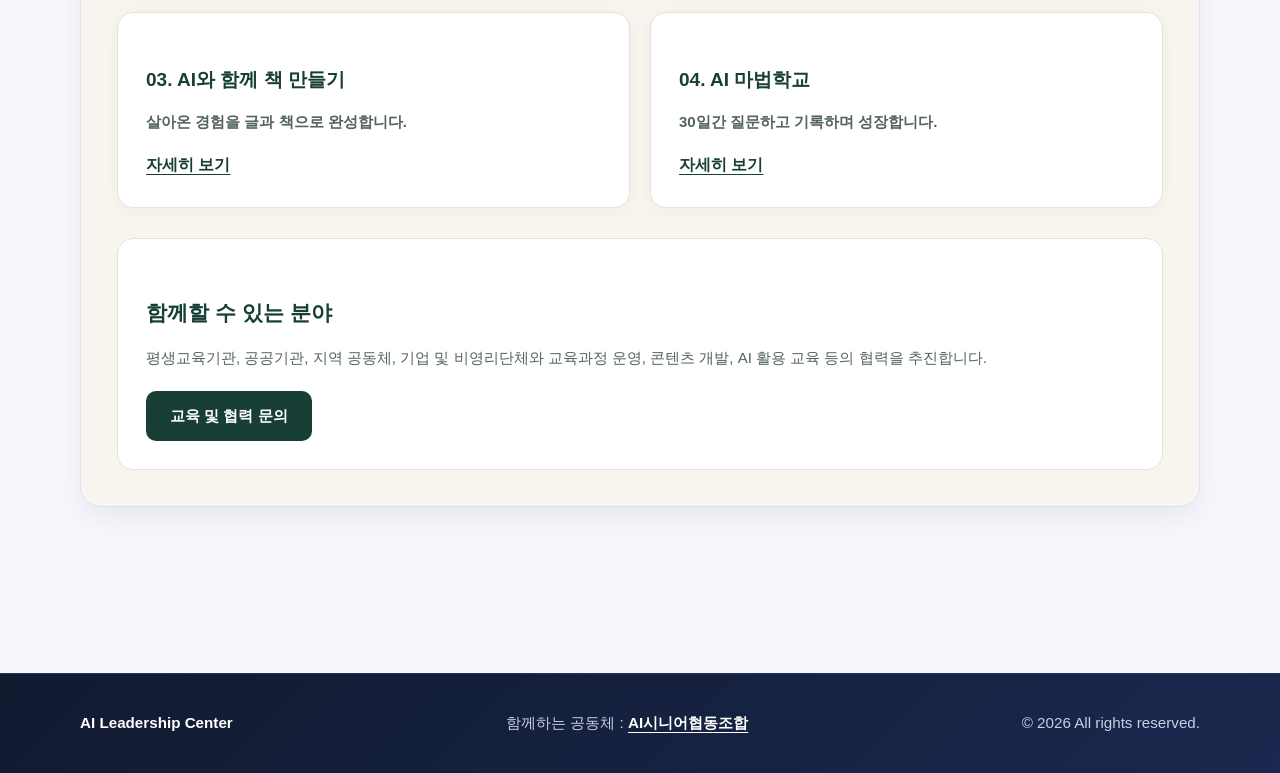
==== commit b0148037: "AI리더십센터 홈페이지 V5.0 전체 파일 업로드" ====
--- a/about.html
+++ b/about.html
@@ -22,67 +22,277 @@
     </header>
 
     <main class="container page-content about-page">
-      <section class="about-hero">
-        <p class="eyebrow">센터 소개</p>
-        <h2>AI 시대의 리더십과 인간 성장을 함께 연구하는 교육·연구 허브</h2>
-        <p>
-          AI Leadership Center는 기술 변화의 속도 속에서도 인간 중심의 통찰과 책임 있는
-          리더십을 기르는 것을 핵심 가치로 삼습니다.
-        </p>
-      </section>
-
-      <section class="about-block">
-        <h3>1. 센터 소개</h3>
-        <p>
-          AI Leadership Center는 AI 기술 이해, 교육 설계, 리더십 개발을 통합해 운영하는
-          전문 교육기관입니다. 기업, 교육기관, 공공영역과 함께 실천 가능한 학습 모델을
-          만들고 확산합니다.
-        </p>
-      </section>
-
-      <section class="about-block">
-        <h3>2. 비전</h3>
-        <p>
-          우리의 비전은 ‘AI와 인간이 함께 성장하는 학습 생태계’를 구축하는 것입니다.
-          지식 전달을 넘어, 질문과 성찰을 통해 사회와 조직을 이끄는 리더를 육성합니다.
-        </p>
-      </section>
-
-      <section class="about-block">
-        <h3>3. 설립 취지</h3>
-        <p>
-          AI 전환이 가속화되는 시대에 필요한 것은 기술 습득만이 아니라, 인간과 조직의
-          방향을 설계하는 리더십입니다. 본 센터는 이 공백을 메우기 위해 설립되었으며,
-          실무에 연결되는 교육과 연구를 동시에 수행합니다.
-        </p>
-      </section>
-
-      <section class="about-block">
-        <h3>4. 교육 철학</h3>
-        <ul class="about-list">
-          <li><strong>질문 중심 학습:</strong> 좋은 질문이 깊은 학습을 이끕니다.</li>
-          <li><strong>실천 중심 설계:</strong> 배운 내용을 현장 문제 해결로 연결합니다.</li>
-          <li><strong>공동체 기반 성장:</strong> 함께 배우고 피드백하며 지속적으로 성장합니다.</li>
-        </ul>
-      </section>
-
-      <section class="about-block">
-        <h3>5. 협력 가능 분야</h3>
-        <div class="about-grid">
-          <article class="about-card">기업 맞춤형 AI 리더십 아카데미</article>
-          <article class="about-card">교육기관 연계 커리큘럼 공동 개발</article>
-          <article class="about-card">공공·비영리 조직 대상 AI 역량 강화</article>
-          <article class="about-card">AI 윤리·거버넌스 기반 정책/교육 협력</article>
-        </div>
-      </section>
+      
+  <section class="about-hero">
+
+    <p class="eyebrow">
+    ABOUT AI LEADERSHIP CENTER
+    </p>
+
+    <h2>
+    AI 시대, 인간의 성장을 다시 묻다
+    </h2>
+
+  <p class="about-hero-subtitle">
+    기술의 진보를 넘어, 인간의 성찰과 성장으로
+  </p>
+
+  <p class="about-hero-description">
+    AI리더십센터는 인문학의 지혜와 AI의 가능성을 연결하여,
+    누구나 자신의 경험을 새로운 성장의 자산으로 만들고
+    삶의 다음 장을 열어가도록 돕습니다.
+  </p>
+
+</section>
+
+
+      
+<!-- STEP 16-3B : 우리의 설립 철학 -->
+<section class="about-block" id="about-philosophy">
+
+  <p class="eyebrow">01 · OUR PHILOSOPHY</p>
+
+  <h3>기술의 중심에 인간을 세웁니다</h3>
+
+  <p>
+    AI는 인간을 대신하는 존재가 아니라,
+    인간의 가능성을 확장하는 도구이자 협력자입니다.
+  </p>
+
+  <p>
+    AI리더십센터는 인문학의 지혜를 바탕으로
+    질문과 성찰, 배움과 실천을 연결합니다.
+    특히 살아온 경험이 새로운 배움과 만나
+    다시 성장의 자산이 될 수 있다고 믿습니다.
+  </p>
+
+</section>
+
+
+      
+<!-- STEP 16-3C : 우리의 사명과 비전 -->
+<section class="about-block" id="about-mission-vision">
+
+  <p class="eyebrow">02 · MISSION & VISION</p>
+
+  <h3>우리의 사명과 비전</h3>
+
+  <div class="about-grid">
+
+    <article class="about-card">
+      <p class="eyebrow">MISSION · 우리의 사명</p>
+
+      <h4>
+        인간의 가능성을 깨우고,
+        새로운 성장을 돕습니다
+      </h4>
+
+      <p>
+        인문학의 지혜와 AI의 가능성을 연결하여
+        누구나 자신의 경험을 발견하고,
+        배움과 창조를 통해 삶의 새로운 길을
+        열도록 돕습니다.
+      </p>
+    </article>
+
+    <article class="about-card">
+      <p class="eyebrow">VISION · 우리의 비전</p>
+
+      <h4>
+        누구나 다시 꿈꾸고,
+        함께 성장하는 사회
+      </h4>
+
+      <p>
+        나이와 배경에 관계없이 누구나 자신의
+        경험을 성장의 자산으로 만들고,
+        개인의 성장이 공동체의 성장으로
+        이어지는 미래를 지향합니다.
+      </p>
+    </article>
+
+  </div>
+
+</section>
+
+
+      
+<!-- STEP 16-3D : 우리의 실천 방향 -->
+<section class="about-block" id="about-practice">
+
+  <p class="eyebrow">03 · OUR PRACTICE</p>
+
+  <h3>배움이 삶의 변화로 이어지도록</h3>
+
+  <p>
+    AI리더십센터는 지식을 전달하는 데 머물지 않고,
+    배움이 개인의 성장과 새로운 활동으로
+    이어지도록 돕습니다.
+  </p>
+
+  <div class="about-grid">
+
+    <article class="about-card">
+      <h4>01. 경험을 발견하다</h4>
+      <p>
+        살아온 삶의 경험과 지혜를
+        새로운 성장의 자산으로 만듭니다.
+      </p>
+    </article>
+
+    <article class="about-card">
+      <h4>02. AI와 함께 창조하다</h4>
+      <p>
+        AI를 활용하여 글과 책,
+        교육 콘텐츠와 새로운 활동을
+        만들어 갑니다.
+      </p>
+    </article>
+
+    <article class="about-card">
+      <h4>03. 성장을 함께 나누다</h4>
+      <p>
+        개인의 배움과 성취가 다른 사람과
+        지역 공동체의 성장으로
+        이어지도록 합니다.
+      </p>
+    </article>
+
+  </div>
+
+</section>
+
+
+      
+<!-- STEP 16-3E : 핵심 교육 가치 -->
+<section class="about-block" id="about-values">
+
+  <p class="eyebrow">04 · OUR EDUCATIONAL VALUES</p>
+
+  <h3>질문하고, 성찰하며, 함께 성장합니다</h3>
+
+  <p>
+    배움의 목적은 지식을 많이 아는 것이 아니라,
+    삶을 새롭게 이해하고 실천하는 데 있습니다.
+  </p>
+
+  <div class="about-grid">
+
+    <article class="about-card">
+      <h4>01. 질문과 성찰</h4>
+      <p>
+        좋은 질문을 통해 자신을 이해하고,
+        삶의 방향을 발견합니다.
+      </p>
+    </article>
+
+    <article class="about-card">
+      <h4>02. 실천과 창조</h4>
+      <p>
+        배운 내용을 일상에 적용하고,
+        AI와 함께 새로운 결과물을 만듭니다.
+      </p>
+    </article>
+
+    <article class="about-card">
+      <h4>03. 공동체와 성장</h4>
+      <p>
+        서로의 경험과 지혜를 나누며
+        함께 성장합니다.
+      </p>
+    </article>
+
+  </div>
+
+</section>
+
+
+      
+<!-- STEP 16-3F : 교육 활동과 협력 -->
+<section class="about-block" id="about-programs">
+
+  <p class="eyebrow">05 · OUR PROGRAMS & PARTNERSHIP</p>
+
+  <h3>배움을 넘어, 새로운 가능성을 함께 만듭니다</h3>
+
+  <p>
+    AI리더십센터는 교육과 창작, 자기성찰과
+    공동체 활동을 통해 인간의 성장을 실천합니다.
+  </p>
+
+  <div class="about-grid">
+
+    <article class="about-card">
+      <h4>01. 시니어, AI리더 되기</h4>
+      <p>경험에 AI를 더하여 인생의 새로운 도전을 준비합니다.</p>
+      <a href="programs.html#senior-ai">자세히 보기</a>
+    </article>
+
+    <article class="about-card">
+      <h4>02. 퇴계의 성학십도와 AI시대의 리더십</h4>
+      <p>고전의 지혜를 통해 성찰하는 리더십을 배웁니다.</p>
+      <a href="programs.html#toegye-leadership">자세히 보기</a>
+    </article>
+
+    <article class="about-card">
+      <h4>03. AI와 함께 책 만들기</h4>
+      <p>살아온 경험을 글과 책으로 완성합니다.</p>
+      <a href="programs.html#ai-book">자세히 보기</a>
+    </article>
+
+    <article class="about-card">
+      <h4>04. AI 마법학교</h4>
+      <p>30일간 질문하고 기록하며 성장합니다.</p>
+      <a href="programs.html#ai-magic">자세히 보기</a>
+    </article>
+
+  </div>
+
+  <div class="about-partnership">
+    <h4>함께할 수 있는 분야</h4>
+    <p>
+      평생교육기관, 공공기관, 지역 공동체,
+      기업 및 비영리단체와 교육과정 운영,
+      콘텐츠 개발, AI 활용 교육 등의
+      협력을 추진합니다.
+    </p>
+
+    <a class="button" href="contact.html">
+      교육 및 협력 문의
+    </a>
+  </div>
+
+</section>
+
     </main>
 
-    <footer class="site-footer">
-      <div class="container footer-content">
-        <p class="footer-brand">AI Leadership Center</p>
-        <p>© <span id="year"></span> All rights reserved.</p>
-      </div>
-    </footer>
+    
+<!-- STEP 18-5C : FOOTER PARTNER LINK -->
+<footer class="site-footer">
+  <div class="container footer-content">
+
+    <p class="footer-brand">
+      AI Leadership Center
+    </p>
+
+    <p class="footer-partner">
+      함께하는 공동체 :
+      <a
+        href="https://aiseniors.kr"
+        target="_blank"
+        rel="noopener noreferrer">
+        AI시니어협동조합
+      </a>
+    </p>
+
+    <p>
+      © <span id="year"></span>
+      All rights reserved.
+    </p>
+
+  </div>
+</footer>
+
 
     <script src="script.js"></script>
   </body>
--- a/styles.css
+++ b/styles.css
@@ -544,4 +544,997 @@
   .program-detail-grid dd {
     margin-bottom: 0.45rem;
   }
-}
+
+  .magic-card {
+  margin-top: -24px;
+ }
+}
+
+
+/* ======================================
+   AI리더십센터 홈페이지 V5.0
+   STEP 12-1 : 기본 색상 적용
+   ====================================== */
+
+:root {
+  --v5-cream: #F8F5EE;
+  --v5-green: #173F35;
+  --v5-gold: #B89A5B;
+  --v5-text: #26352E;
+}
+
+body {
+  background-color: var(--v5-cream);
+  color: var(--v5-text);
+}
+
+
+/* ======================================
+   V5.0 STEP 12-2C
+   Hero 영역 디자인
+   ====================================== */
+
+#hero {
+  background: #F8F5EE;
+}
+
+#hero .eyebrow {
+  color: #B89A5B;
+}
+
+#hero h2 {
+  color: #173F35;
+}
+
+#hero .hero-content > p {
+  color: #394B43;
+}
+
+#hero .hero-actions .button {
+  background: #173F35;
+  color: #FFFFFF;
+  border-color: #173F35;
+}
+
+#hero .hero-actions .button:hover {
+  background: #245B4D;
+  border-color: #245B4D;
+}
+
+
+/* ======================================
+   V5.0 STEP 12-2D
+   Hero 설명 문구 디자인
+   ====================================== */
+
+#hero .hero-subtext {
+  margin-top: 12px;
+  color: #52665C;
+  font-size: 17px;
+  line-height: 1.8;
+}
+
+#hero .hero-content h2 {
+  line-height: 1.25;
+  letter-spacing: -0.03em;
+}
+
+
+/* ======================================
+   V5.0 STEP 12-2F
+   실제 교육 현장 사진 적용
+   ====================================== */
+
+#hero .hero-image {
+  background-image: url("images/hero-classroom.jpg");
+  background-size: cover;
+  background-position: center;
+  background-repeat: no-repeat;
+}
+
+
+/* ======================================
+   V5.0 STEP 12-2H
+   교육 현장 사진 비율 조정
+   ====================================== */
+
+
+/* V5.0 Hero 사진 비율 최종 조정 */
+
+#hero .hero-image {
+  background-size: cover;
+  background-position: center;
+  aspect-ratio: 16 / 9;
+  height: auto;
+  min-height: 0;
+}
+
+
+/* ======================================
+   V5.0 STEP 13-2
+   미션 영역 디자인
+   ====================================== */
+
+#mission .eyebrow {
+  color: #B89A5B;
+}
+
+#mission .section-heading h3 {
+  color: #173F35;
+}
+
+#mission .section-heading > p:not(.eyebrow) {
+  color: #52665C;
+  line-height: 1.8;
+}
+
+#mission .mission-grid .program-card {
+  background: #FFFFFF;
+  border: 1px solid #E5DED0;
+  border-radius: 16px;
+  padding: 28px;
+  box-shadow: 0 4px 16px rgba(23, 63, 53, 0.05);
+}
+
+#mission .mission-grid .program-card h4 {
+  color: #173F35;
+}
+
+#mission .mission-grid .program-card p {
+  color: #52665C;
+  line-height: 1.8;
+}
+
+
+/* ======================================
+   V5.0 STEP 14-2
+   핵심 교육 프로그램 디자인
+   ====================================== */
+
+#programs .program-grid {
+  display: grid;
+  grid-template-columns: repeat(2, minmax(0, 1fr));
+  gap: 24px;
+}
+
+#programs .eyebrow {
+  color: #B89A5B;
+}
+
+#programs .section-heading h3 {
+  color: #173F35;
+}
+
+#programs .section-heading > p:not(.eyebrow) {
+  color: #52665C;
+  line-height: 1.8;
+}
+
+#programs .program-card {
+  background: #FFFFFF;
+  border: 1px solid #E5DED0;
+  border-radius: 16px;
+  padding: 28px;
+  min-width: 0;
+  box-shadow: 0 4px 16px rgba(23, 63, 53, 0.05);
+}
+
+#programs .program-card .tag {
+  background: #F8F5EE;
+  color: #B89A5B;
+}
+
+#programs .program-card h4 {
+  color: #173F35;
+  line-height: 1.5;
+}
+
+#programs .program-card p {
+  color: #52665C;
+  line-height: 1.8;
+}
+
+#programs .program-card .card-link {
+  color: #173F35;
+  border-color: #B89A5B;
+}
+
+@media (max-width: 760px) {
+  #programs .program-grid {
+    grid-template-columns: 1fr;
+  }
+}
+
+
+/* ======================================
+   V5.0 - Programs Page Design
+   STEP 15-1 : Page Header
+====================================== */
+
+.programs-page .programs-hero {
+  background: #F8F5EE;
+  border-radius: 24px;
+  padding: 64px 40px;
+  margin-bottom: 48px;
+  text-align: center;
+}
+
+.programs-page .programs-hero .eyebrow {
+  color: #B89A5B;
+  font-size: 14px;
+  font-weight: 700;
+  letter-spacing: 2px;
+  margin-bottom: 16px;
+}
+
+.programs-page .programs-hero h2 {
+  color: #173F35;
+  font-size: clamp(28px, 4vw, 42px);
+  line-height: 1.35;
+  margin-bottom: 24px;
+}
+
+.programs-page .programs-hero p {
+  color: #52645C;
+  font-size: 17px;
+  line-height: 1.9;
+  max-width: 760px;
+  margin: 0 auto 12px;
+}
+
+@media (max-width: 768px) {
+  .programs-page .programs-hero {
+    padding: 40px 20px;
+  }
+
+  .programs-page .programs-hero p {
+    font-size: 15px;
+  }
+}
+
+
+/* ======================================
+   V5.0 - Programs Detail Cards
+   STEP 15-2
+====================================== */
+
+.programs-page .program-detail-card {
+  background: #FFFFFF;
+  border: 1px solid #E5DED0;
+  border-radius: 24px;
+  padding: 40px;
+  margin-bottom: 32px;
+  box-shadow: 0 8px 24px rgba(23, 63, 53, 0.05);
+  scroll-margin-top: 100px;
+}
+
+.programs-page .program-detail-card h3 {
+  color: #173F35;
+  font-size: 26px;
+  line-height: 1.4;
+  margin-bottom: 18px;
+}
+
+.programs-page .program-detail-card > p {
+  color: #52645C;
+  font-size: 17px;
+  line-height: 1.9;
+  margin-bottom: 28px;
+}
+
+.programs-page .program-detail-grid {
+  display: grid;
+  grid-template-columns: 150px minmax(0, 1fr);
+  gap: 0;
+  margin: 0 0 28px;
+}
+
+.programs-page .program-detail-grid dt,
+.programs-page .program-detail-grid dd {
+  padding: 18px 0;
+  border-bottom: 1px solid #E5DED0;
+  line-height: 1.8;
+}
+
+.programs-page .program-detail-grid dt {
+  color: #173F35;
+  font-weight: 700;
+}
+
+.programs-page .program-detail-grid dd {
+  color: #52645C;
+  margin: 0;
+}
+
+.programs-page .program-detail-card .button {
+  display: inline-block;
+  background: #173F35;
+  color: #FFFFFF;
+  border: 1px solid #173F35;
+  border-radius: 10px;
+  padding: 13px 22px;
+  text-decoration: none;
+  font-weight: 600;
+  margin: 4px 8px 4px 0;
+}
+
+.programs-page .program-detail-card .button:hover {
+  background: #245A4B;
+}
+
+.programs-page .program-detail-card .button.secondary {
+  background: #FFFFFF;
+  color: #173F35;
+}
+
+.programs-page .program-detail-card .button.secondary:hover {
+  background: #F8F5EE;
+}
+
+@media (max-width: 768px) {
+  .programs-page .program-detail-card {
+    padding: 24px 20px;
+  }
+
+  .programs-page .program-detail-card h3 {
+    font-size: 22px;
+  }
+
+  .programs-page .program-detail-card > p {
+    font-size: 15px;
+  }
+
+  .programs-page .program-detail-grid {
+    grid-template-columns: 1fr;
+  }
+
+  .programs-page .program-detail-grid dt {
+    padding: 16px 0 4px;
+    border-bottom: 0;
+  }
+
+  .programs-page .program-detail-grid dd {
+    padding: 0 0 16px;
+  }
+}
+
+
+/* ======================================
+   V5.0 - Programs Quick Navigation
+   STEP 15-3B
+====================================== */
+
+.programs-page .program-quick-nav {
+  background: #F8F5EE;
+  border: 1px solid #E5DED0;
+  border-radius: 24px;
+  padding: 36px;
+  margin-bottom: 40px;
+}
+
+.programs-page .program-quick-nav h3 {
+  color: #173F35;
+  font-size: 24px;
+  text-align: center;
+  margin: 0 0 12px;
+}
+
+.programs-page .program-quick-nav > p {
+  color: #52645C;
+  text-align: center;
+  line-height: 1.8;
+  margin: 0 0 28px;
+}
+
+.programs-page .program-quick-grid {
+  display: grid;
+  grid-template-columns: repeat(2, minmax(0, 1fr));
+  gap: 16px;
+}
+
+.programs-page .program-quick-link {
+  display: flex;
+  align-items: center;
+  gap: 16px;
+  background: #FFFFFF;
+  border: 1px solid #E5DED0;
+  border-radius: 14px;
+  padding: 22px;
+  color: #173F35;
+  font-size: 16px;
+  font-weight: 600;
+  line-height: 1.5;
+  text-decoration: none;
+  transition: background 0.2s, border-color 0.2s,
+              transform 0.2s;
+}
+
+.programs-page .program-quick-link:hover {
+  background: #F1EBDD;
+  border-color: #B89A5B;
+  transform: translateY(-2px);
+}
+
+.programs-page .program-quick-link:focus-visible {
+  outline: 3px solid #B89A5B;
+  outline-offset: 3px;
+}
+
+.programs-page .program-quick-number {
+  color: #B89A5B;
+  font-size: 20px;
+  font-weight: 700;
+  flex-shrink: 0;
+}
+
+@media (max-width: 768px) {
+  .programs-page .program-quick-nav {
+    padding: 24px 18px;
+  }
+
+  .programs-page .program-quick-nav h3 {
+    font-size: 21px;
+  }
+
+  .programs-page .program-quick-grid {
+    grid-template-columns: 1fr;
+  }
+
+  .programs-page .program-quick-link {
+    padding: 18px;
+    font-size: 15px;
+  }
+}
+
+
+/* ======================================
+   V5.0 - Mobile Quick Navigation Refinement
+   STEP 15-4C
+====================================== */
+
+@media (max-width: 768px) {
+
+  .programs-page .program-quick-nav {
+    padding: 24px 16px;
+  }
+
+  .programs-page .program-quick-nav h3 {
+    font-size: 19px;
+    line-height: 1.5;
+    max-width: 290px;
+    margin: 0 auto 14px;
+    word-break: keep-all;
+  }
+
+  .programs-page .program-quick-nav > p {
+    font-size: 14px;
+    line-height: 1.7;
+    word-break: keep-all;
+  }
+
+  .programs-page .program-quick-link {
+    padding: 18px 14px;
+    gap: 12px;
+    font-size: 14px;
+    word-break: keep-all;
+  }
+
+  .programs-page .program-quick-number {
+    font-size: 18px;
+  }
+
+}
+
+
+/* =========================================
+   STEP 16-4A : ABOUT PAGE HERO
+   ========================================= */
+
+body[data-page="about"] .about-hero {
+  background: #F8F5EE;
+  padding: 70px 40px;
+  border-radius: 20px;
+  text-align: center;
+  margin: 30px 0 55px;
+}
+
+body[data-page="about"] .about-hero .eyebrow {
+  color: #B89A5B;
+  font-size: 13px;
+  font-weight: 700;
+  letter-spacing: 2px;
+  margin-bottom: 20px;
+}
+
+body[data-page="about"] .about-hero h2 {
+  color: #173F35;
+  font-size: clamp(28px, 4vw, 42px);
+  line-height: 1.4;
+  word-break: keep-all;
+  margin-bottom: 22px;
+}
+
+body[data-page="about"] .about-hero-subtitle {
+  color: #173F35;
+  font-size: 20px;
+  font-weight: 600;
+  line-height: 1.6;
+  margin-bottom: 20px;
+  word-break: keep-all;
+}
+
+body[data-page="about"] .about-hero-description {
+  color: #52645C;
+  font-size: 16px;
+  line-height: 1.9;
+  max-width: 720px;
+  margin: 0 auto;
+  word-break: keep-all;
+}
+
+@media (max-width: 768px) {
+  body[data-page="about"] .about-hero {
+    padding: 45px 20px;
+    margin: 20px 0 35px;
+  }
+
+  body[data-page="about"] .about-hero h2 {
+    font-size: 27px;
+  }
+
+  body[data-page="about"] .about-hero-subtitle {
+    font-size: 17px;
+  }
+
+  body[data-page="about"] .about-hero-description {
+    font-size: 15px;
+  }
+}
+
+
+/* =========================================
+   STEP 16-4B : ABOUT CONTENT DESIGN
+   ========================================= */
+
+/* 본문 영역 */
+body[data-page="about"] .about-block {
+  margin-bottom: 55px;
+  padding: 36px;
+  background: #F8F5EE;
+  border-radius: 20px;
+}
+
+/* 영역별 작은 영문 제목 */
+body[data-page="about"] .about-block > .eyebrow {
+  color: #B89A5B;
+  font-size: 13px;
+  font-weight: 700;
+  letter-spacing: 1.5px;
+  margin-bottom: 14px;
+}
+
+/* 영역별 큰 제목 */
+body[data-page="about"] .about-block > h3 {
+  color: #173F35;
+  font-size: 27px;
+  line-height: 1.5;
+  margin-bottom: 18px;
+  word-break: keep-all;
+}
+
+/* 영역별 설명 */
+body[data-page="about"] .about-block > p:not(.eyebrow) {
+  color: #52645C;
+  font-size: 16px;
+  line-height: 1.9;
+  margin-bottom: 18px;
+  word-break: keep-all;
+}
+
+/* 카드 배열 */
+body[data-page="about"] .about-grid {
+  display: grid;
+  grid-template-columns: repeat(2, minmax(0, 1fr));
+  gap: 20px;
+  margin-top: 25px;
+}
+
+/* 카드 공통 디자인 */
+body[data-page="about"] .about-card {
+  background: #FFFFFF;
+  border: 1px solid #E8E3D8;
+  border-radius: 16px;
+  padding: 28px;
+  box-shadow: 0 4px 16px rgba(23, 63, 53, 0.04);
+  min-width: 0;
+}
+
+/* 카드의 작은 제목 */
+body[data-page="about"] .about-card .eyebrow {
+  color: #B89A5B;
+  font-size: 12px;
+  font-weight: 700;
+  margin-bottom: 12px;
+}
+
+/* 카드 제목 */
+body[data-page="about"] .about-card h4 {
+  color: #173F35;
+  font-size: 19px;
+  line-height: 1.5;
+  margin-bottom: 14px;
+  word-break: keep-all;
+}
+
+/* 카드 설명 */
+body[data-page="about"] .about-card p:not(.eyebrow) {
+  color: #52645C;
+  font-size: 15px;
+  line-height: 1.8;
+  word-break: keep-all;
+}
+
+/* 교육 프로그램 자세히 보기 */
+body[data-page="about"] .about-card a {
+  display: inline-block;
+  margin-top: 16px;
+  color: #173F35;
+  font-weight: 700;
+  text-decoration: underline;
+  text-underline-offset: 4px;
+}
+
+/* 협력 안내 영역 */
+body[data-page="about"] .about-partnership {
+  margin-top: 30px;
+  padding: 28px;
+  background: #FFFFFF;
+  border-radius: 16px;
+  border: 1px solid #E8E3D8;
+}
+
+body[data-page="about"] .about-partnership h4 {
+  color: #173F35;
+  font-size: 21px;
+  margin-bottom: 14px;
+}
+
+body[data-page="about"] .about-partnership p {
+  color: #52645C;
+  font-size: 15px;
+  line-height: 1.8;
+  margin-bottom: 20px;
+}
+
+/* 협력 문의 버튼 */
+body[data-page="about"] .about-partnership .button {
+  display: inline-block;
+  background: #173F35;
+  color: #FFFFFF;
+  padding: 12px 24px;
+  border-radius: 10px;
+  text-decoration: none;
+  font-weight: 600;
+}
+
+/* 모바일 화면 */
+@media (max-width: 768px) {
+
+  body[data-page="about"] .about-block {
+    padding: 24px 18px;
+    margin-bottom: 30px;
+  }
+
+  body[data-page="about"] .about-block > h3 {
+    font-size: 22px;
+  }
+
+  body[data-page="about"] .about-grid {
+    grid-template-columns: 1fr;
+    gap: 15px;
+  }
+
+  body[data-page="about"] .about-card {
+    padding: 22px;
+  }
+
+  body[data-page="about"] .about-card h4 {
+    font-size: 18px;
+  }
+
+  body[data-page="about"] .about-partnership {
+    padding: 22px;
+  }
+}
+
+
+/* =========================================
+   STEP 17-3A : CONTACT PAGE HERO
+   ========================================= */
+
+body[data-page="contact"] .contact-hero {
+  background: #F8F5EE;
+  padding: 70px 40px;
+  border-radius: 20px;
+  text-align: center;
+  margin: 30px 0 55px;
+}
+
+body[data-page="contact"] .contact-hero .eyebrow {
+  color: #B89A5B;
+  font-size: 13px;
+  font-weight: 700;
+  letter-spacing: 2px;
+  margin-bottom: 20px;
+}
+
+body[data-page="contact"] .contact-hero h2 {
+  color: #173F35;
+  font-size: clamp(28px, 4vw, 42px);
+  line-height: 1.4;
+  margin-bottom: 22px;
+  word-break: keep-all;
+}
+
+body[data-page="contact"] .contact-hero-subtitle {
+  color: #173F35;
+  font-size: 20px;
+  font-weight: 600;
+  line-height: 1.6;
+  margin-bottom: 20px;
+  word-break: keep-all;
+}
+
+body[data-page="contact"] .contact-hero-description {
+  color: #52645C;
+  font-size: 16px;
+  line-height: 1.9;
+  max-width: 720px;
+  margin: 0 auto;
+  word-break: keep-all;
+}
+
+/* 모바일 화면 */
+@media (max-width: 768px) {
+
+  body[data-page="contact"] .contact-hero {
+    padding: 45px 20px;
+    margin: 20px 0 35px;
+  }
+
+  body[data-page="contact"] .contact-hero h2 {
+    font-size: 27px;
+  }
+
+  body[data-page="contact"] .contact-hero-subtitle {
+    font-size: 17px;
+  }
+
+  body[data-page="contact"] .contact-hero-description {
+    font-size: 15px;
+  }
+}
+
+
+/* =========================================
+   STEP 17-3B : CONTACT INQUIRY CARDS
+   ========================================= */
+
+/* 문의 카드 전체 배열 */
+body[data-page="contact"] .contact-grid {
+  display: grid;
+  grid-template-columns: repeat(3, minmax(0, 1fr));
+  gap: 22px;
+  margin-bottom: 55px;
+}
+
+/* 문의 카드 공통 디자인 */
+body[data-page="contact"] .contact-card {
+  background: #FFFFFF;
+  border: 1px solid #E8E3D8;
+  border-radius: 18px;
+  padding: 30px 25px;
+  box-shadow: 0 4px 16px rgba(23, 63, 53, 0.05);
+  min-width: 0;
+}
+
+/* 카드 구분 번호 */
+body[data-page="contact"] .contact-card-number {
+  color: #B89A5B;
+  font-size: 12px;
+  font-weight: 700;
+  letter-spacing: 1px;
+  margin-bottom: 16px;
+}
+
+/* 카드 제목 */
+body[data-page="contact"] .contact-card h3 {
+  color: #173F35;
+  font-size: 21px;
+  line-height: 1.5;
+  margin-bottom: 18px;
+  word-break: keep-all;
+}
+
+/* 카드 설명 */
+body[data-page="contact"] .contact-card p:not(.contact-card-number) {
+  color: #52645C;
+  font-size: 15px;
+  line-height: 1.85;
+  word-break: keep-all;
+}
+
+/* 프로그램 연결 링크 */
+body[data-page="contact"] .contact-card a {
+  display: inline-block;
+  margin-top: 20px;
+  color: #173F35;
+  font-size: 14px;
+  font-weight: 700;
+  text-decoration: underline;
+  text-underline-offset: 4px;
+}
+
+/* 모바일 화면 */
+@media (max-width: 768px) {
+
+  body[data-page="contact"] .contact-grid {
+    grid-template-columns: 1fr;
+    gap: 16px;
+    margin-bottom: 35px;
+  }
+
+  body[data-page="contact"] .contact-card {
+    padding: 24px 20px;
+  }
+
+  body[data-page="contact"] .contact-card h3 {
+    font-size: 19px;
+  }
+}
+
+
+/* =========================================
+   STEP 17-3C : CONTACT INFORMATION DESIGN
+   ========================================= */
+
+/* 연락처 전체 영역 */
+body[data-page="contact"] .contact-info-panel {
+  background: #F8F5EE;
+  border-radius: 20px;
+  padding: 45px 40px;
+  margin-bottom: 55px;
+}
+
+/* 작은 영문 제목 */
+body[data-page="contact"] .contact-info-panel > .eyebrow {
+  color: #B89A5B;
+  font-size: 13px;
+  font-weight: 700;
+  letter-spacing: 1.5px;
+  margin-bottom: 16px;
+}
+
+/* 연락처 제목 */
+body[data-page="contact"] .contact-info-panel > h3 {
+  color: #173F35;
+  font-size: 27px;
+  line-height: 1.5;
+  margin-bottom: 18px;
+  word-break: keep-all;
+}
+
+/* 소개 문구 */
+body[data-page="contact"] .contact-info-description {
+  color: #52645C;
+  font-size: 16px;
+  line-height: 1.8;
+  margin-bottom: 25px;
+  word-break: keep-all;
+}
+
+/* 이메일·전화 카드 배열 */
+body[data-page="contact"] .contact-methods {
+  display: grid;
+  grid-template-columns: repeat(2, minmax(0, 1fr));
+  gap: 20px;
+  margin-bottom: 25px;
+}
+
+/* 개별 연락처 카드 */
+body[data-page="contact"] .contact-method {
+  background: #FFFFFF;
+  border: 1px solid #E8E3D8;
+  border-radius: 16px;
+  padding: 25px;
+  min-width: 0;
+}
+
+/* 이메일·전화 제목 */
+body[data-page="contact"] .contact-method h4 {
+  color: #B89A5B;
+  font-size: 14px;
+  margin-bottom: 12px;
+}
+
+/* 클릭 가능한 연락처 */
+body[data-page="contact"] .contact-method a {
+  color: #173F35;
+  font-size: 18px;
+  font-weight: 700;
+  text-decoration: none;
+  overflow-wrap: anywhere;
+}
+
+/* 마우스를 올렸을 때 */
+body[data-page="contact"] .contact-method a:hover {
+  text-decoration: underline;
+  text-underline-offset: 4px;
+}
+
+/* 키보드 접근성 */
+body[data-page="contact"] .contact-method a:focus-visible {
+  outline: 2px solid #B89A5B;
+  outline-offset: 4px;
+  border-radius: 3px;
+}
+
+/* 하단 안내 문구 */
+body[data-page="contact"] .contact-note {
+  color: #52645C;
+  font-size: 15px;
+  line-height: 1.8;
+  margin: 0;
+}
+
+/* 모바일 화면 */
+@media (max-width: 768px) {
+
+  body[data-page="contact"] .contact-info-panel {
+    padding: 30px 20px;
+    margin-bottom: 35px;
+  }
+
+  body[data-page="contact"] .contact-info-panel > h3 {
+    font-size: 22px;
+  }
+
+  body[data-page="contact"] .contact-methods {
+    grid-template-columns: 1fr;
+    gap: 15px;
+  }
+
+  body[data-page="contact"] .contact-method {
+    padding: 22px;
+  }
+
+  body[data-page="contact"] .contact-method a {
+    font-size: 16px;
+  }
+}
+
+
+/* =========================================
+   STEP 18-5C-2 : FOOTER PARTNER LINK
+   ========================================= */
+
+.site-footer .footer-partner a {
+  color: #FFFFFF;
+  font-weight: 600;
+  text-decoration: underline;
+  text-underline-offset: 4px;
+}
+
+.site-footer .footer-partner a:hover {
+  color: #E8D6A8;
+}
+
+
+/* STEP 18-5C-4B : HOME CTA COLOR */
+
+body[data-page="home"] .cta-strip {
+  background: #173F35;
+}
+
+
+
